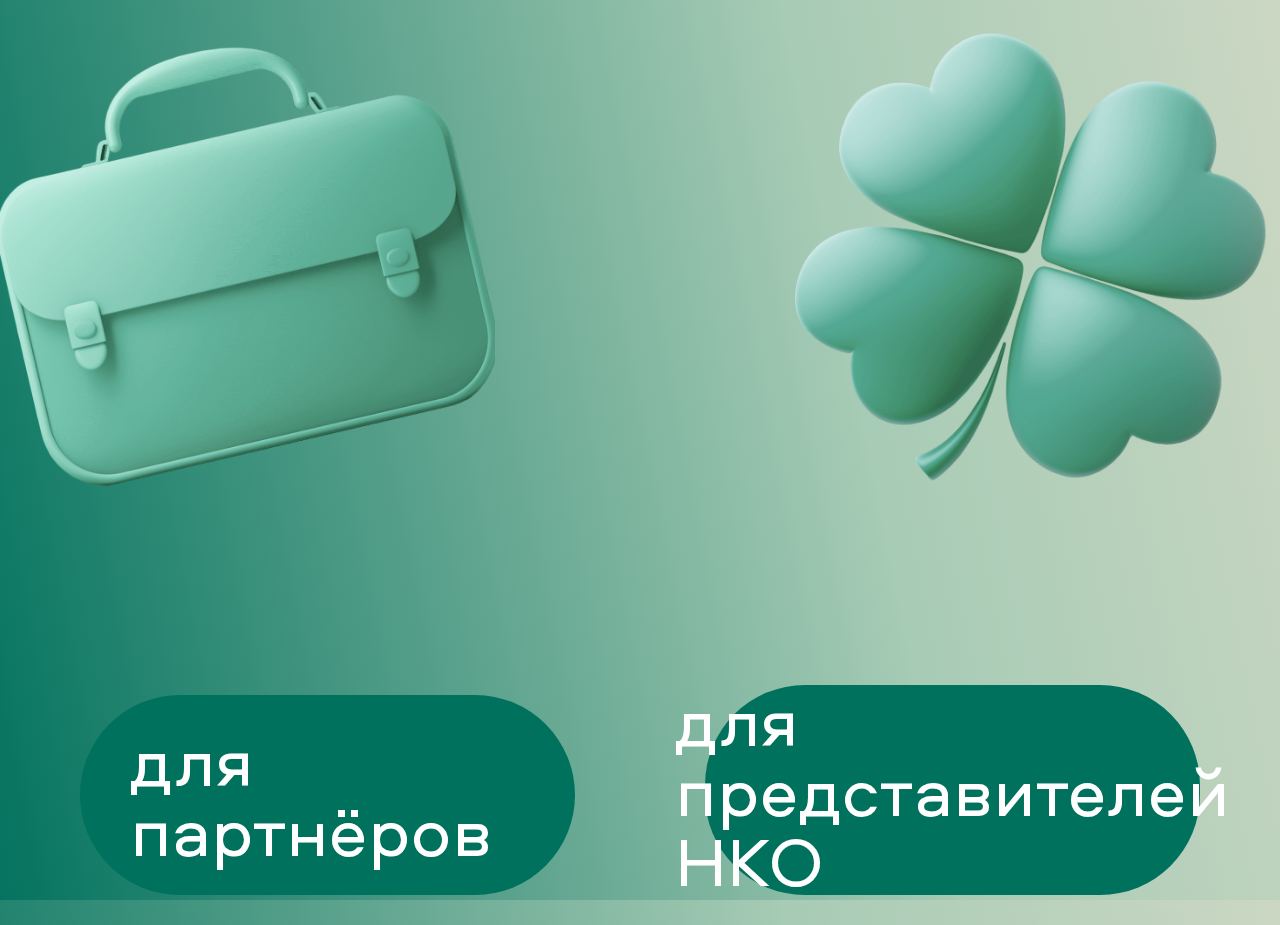
==== index.html @ 8b3a0057 "initial commit" ====
<!doctype html>
<html lang="ru">

<head>
    <meta charset="UTF-8">
    <meta name="viewport" content="width=device-width, user-scalable=no, initial-scale=1.0, maximum-scale=1.0, minimum-scale=1.0">
    <meta http-equiv="X-UA-Compatible" content="ie=edge">

    <link rel="stylesheet" href="assets/css/style.css?_v=20241014052125">
    <link rel="stylesheet" href="https://cdn.jsdelivr.net/npm/swiper@10/swiper-bundle.min.css?_v=20241014052125">
    <title>Главная</title>
</head>

<body>

    <div class="wrapper">
        <div class="for block">
            <div class="for__container container">
                <div class="for__block">
                    <div class="for__image">
                        <img src="assets/images/backpack.png" alt="">
                    </div>
                    <a href="./partners.html" class="for__button button">для партнёров</a>
                </div>
                <div class="for__block">
                    <div class="for__image">
                        <img src="assets/images/leaf.png" alt="">
                    </div>
                    <a href="./nko.html" class="for__button button">для представителей НКО</a>
                </div>
            </div>

        </div>
    </div>


    <script src="assets/js/app.js?_v=20241014052125"></script>
</body>

</html>
---- assets/css/style.css ----
@font-face {
  font-family: "Aeroport";
  src: url("../fonts/Aeroport.eot");
  src: url("../fonts/Aeroport.eot?#iefix") format("embedded-opentype"), url("../fonts/Aeroport.woff2") format("woff2"), url("../fonts/Aeroport.woff") format("woff"), url("../fonts/Aeroport.ttf") format("truetype"), url("../fonts/Aeroport.svg#Aeroport") format("svg");
  font-weight: normal;
  font-style: normal;
  font-display: swap;
}

* {
  padding: 0;
  margin: 0;
  border: 0;
}

*,
*:before,
*:after {
  -webkit-box-sizing: border-box;
  box-sizing: border-box;
}

:focus,
:active {
  outline: none;
}

a:focus,
a:active {
  outline: none;
}

nav,
footer,
header,
aside {
  display: block;
}

html,
body {
  height: 100%;
  width: 100%;
  font-size: 100%;
  line-height: 1;
  font-size: 14px;
  -ms-text-size-adjust: 100%;
  -moz-text-size-adjust: 100%;
  -webkit-text-size-adjust: 100%;
}

input,
button,
textarea {
  font-family: inherit;
}

input::-ms-clear {
  display: none;
}

button {
  cursor: pointer;
  background: none;
}

button::-moz-focus-inner {
  padding: 0;
  border: 0;
}

a,
a:visited {
  text-decoration: none;
}

a:hover {
  text-decoration: none;
}

ul li {
  list-style: none;
}

img {
  vertical-align: top;
}

h1,
h2,
h3,
h4,
h5,
h6 {
  font-size: inherit;
  font-weight: 400;
}

a {
  color: inherit;
}

* {
  min-width: 0;
}

body {
  font-family: "Aeroport", sans-serif;
  color: #fff;
  background: linear-gradient(258.67deg, #F3E4D2 -37.84%, #A7CBB5 34.23%, #00715D 101.45%);
}

html {
  overflow-x: hidden;
}

img {
  pointer-events: none;
}

.wrapper {
  display: -webkit-box;
  display: -ms-flexbox;
  display: flex;
  -webkit-box-orient: vertical;
  -webkit-box-direction: normal;
  -ms-flex-direction: column;
  flex-direction: column;
  min-height: 100%;
  position: relative;
}

.page,
.header,
.footer {
  position: relative;
  z-index: 2;
}

.container {
  margin: 0 auto;
  max-width: 3320px;
  padding: 0 15px;
  width: 100%;
}

.button {
  -webkit-transition: all 0.3s ease 0s;
  transition: all 0.3s ease 0s;
  display: -webkit-inline-box;
  display: -ms-inline-flexbox;
  display: inline-flex;
  -webkit-box-pack: center;
  -ms-flex-pack: center;
  justify-content: center;
  -webkit-box-align: center;
  -ms-flex-align: center;
  align-items: center;
  background: #00715D;
  border-radius: 100px;
  min-height: 200px;
  padding: 0 50px;
  color: #fff;
  font-size: 70px;
}

.block {
  padding: 30px 0;
  min-height: 100vh;
  display: -webkit-box;
  display: -ms-flexbox;
  display: flex;
  -webkit-box-pack: center;
  -ms-flex-pack: center;
  justify-content: center;
  -webkit-box-align: center;
  -ms-flex-align: center;
  align-items: center;
  -webkit-box-orient: vertical;
  -webkit-box-direction: normal;
  -ms-flex-direction: column;
  flex-direction: column;
}

.text {
  font-size: 70px;
}

.for__image {
  display: -webkit-box;
  display: -ms-flexbox;
  display: flex;
  -webkit-box-pack: center;
  -ms-flex-pack: center;
  justify-content: center;
  -webkit-box-align: center;
  -ms-flex-align: center;
  align-items: center;
  margin-bottom: 200px;
  -webkit-box-flex: 1;
  -ms-flex: 1 1 auto;
  flex: 1 1 auto;
}

.for__image img {
  width: 100%;
  height: 100%;
  -o-object-fit: cover;
  object-fit: cover;
}

.for__block {
  -webkit-box-flex: 0;
  -ms-flex: 0 1 50%;
  flex: 0 1 50%;
  padding: 0 65px;
  display: -webkit-box;
  display: -ms-flexbox;
  display: flex;
  -webkit-box-orient: vertical;
  -webkit-box-direction: normal;
  -ms-flex-direction: column;
  flex-direction: column;
}

.for__block:nth-child(1) img {
  position: relative;
  left: -80px;
  max-width: 1203px;
  max-height: 1066px;
}

.for__block:nth-child(2) img {
  position: relative;
  right: -80px;
  max-width: 1082px;
  max-height: 994px;
}

.for__button {
  width: 100%;
}

.for__container {
  display: -webkit-box;
  display: -ms-flexbox;
  display: flex;
  max-width: 2580px;
  margin: 0 -65px;
}

.single {
  -webkit-box-pack: start;
  -ms-flex-pack: start;
  justify-content: flex-start;
  padding-top: 370px !important;
}

.single__container {
  display: -webkit-box;
  display: -ms-flexbox;
  display: flex;
  -webkit-box-pack: justify;
  -ms-flex-pack: justify;
  justify-content: space-between;
}

.single__text {
  max-width: 1235px;
}

.single__text_l {
  max-width: 1593px;
}

.single__button {
  min-width: 1211px;
}

.single__image {
  position: absolute;
  bottom: 0;
  left: 0;
}

.single__image_b {
  bottom: 100px;
}

.kind {
  -webkit-box-pack: start;
  -ms-flex-pack: start;
  justify-content: flex-start;
  padding-top: 110px;
}

.kind__container {
  display: -webkit-box;
  display: -ms-flexbox;
  display: flex;
  -webkit-box-orient: vertical;
  -webkit-box-direction: normal;
  -ms-flex-direction: column;
  flex-direction: column;
  min-height: 100vh;
}

.kind__container .header {
  -webkit-box-flex: 0;
  -ms-flex: 0 0 auto;
  flex: 0 0 auto;
}

.kind__body {
  -webkit-box-flex: 1;
  -ms-flex: 1 1 auto;
  flex: 1 1 auto;
  display: -webkit-box;
  display: -ms-flexbox;
  display: flex;
  -webkit-box-pack: justify;
  -ms-flex-pack: justify;
  justify-content: space-between;
  -webkit-box-align: center;
  -ms-flex-align: center;
  align-items: center;
}

.kind__text {
  margin-right: 50px;
}

.kind__image {
  max-width: 1440px;
  height: auto;
}

.header__logo img {
  max-width: 767px;
  height: auto;
}

@media (any-hover: hover) {
  .button:hover {
    background: #035949;
  }
}
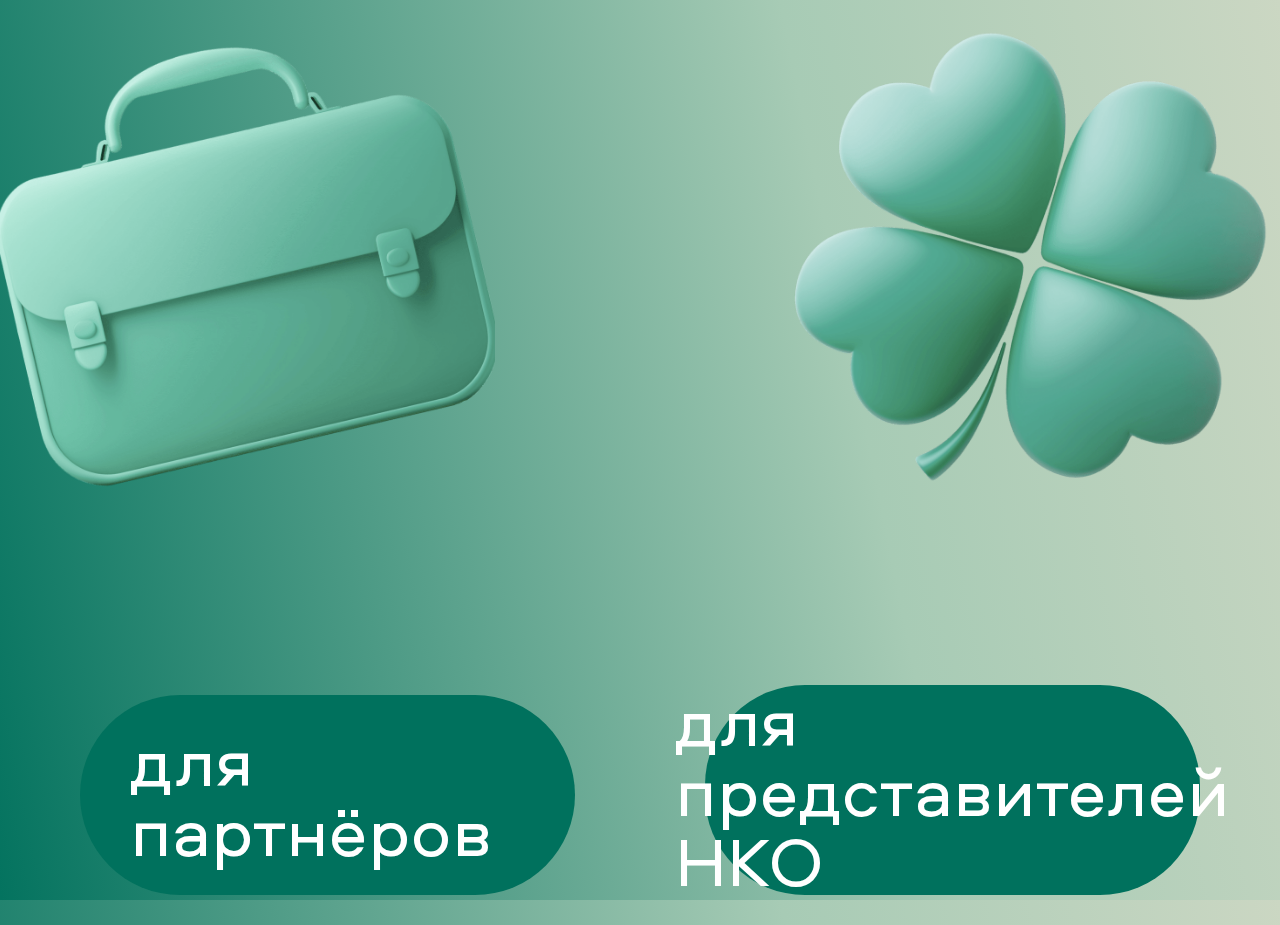
==== commit 312bc274: "update images" ====
--- a/index.html
+++ b/index.html
@@ -6,8 +6,8 @@
     <meta name="viewport" content="width=device-width, user-scalable=no, initial-scale=1.0, maximum-scale=1.0, minimum-scale=1.0">
     <meta http-equiv="X-UA-Compatible" content="ie=edge">
 
-    <link rel="stylesheet" href="assets/css/style.css?_v=20241014052125">
-    <link rel="stylesheet" href="https://cdn.jsdelivr.net/npm/swiper@10/swiper-bundle.min.css?_v=20241014052125">
+    <link rel="stylesheet" href="assets/css/style.css?_v=20241014053743">
+    <link rel="stylesheet" href="https://cdn.jsdelivr.net/npm/swiper@10/swiper-bundle.min.css?_v=20241014053743">
     <title>Главная</title>
 </head>
 
@@ -34,7 +34,7 @@
     </div>
 
 
-    <script src="assets/js/app.js?_v=20241014052125"></script>
+    <script src="assets/js/app.js?_v=20241014053743"></script>
 </body>
 
 </html>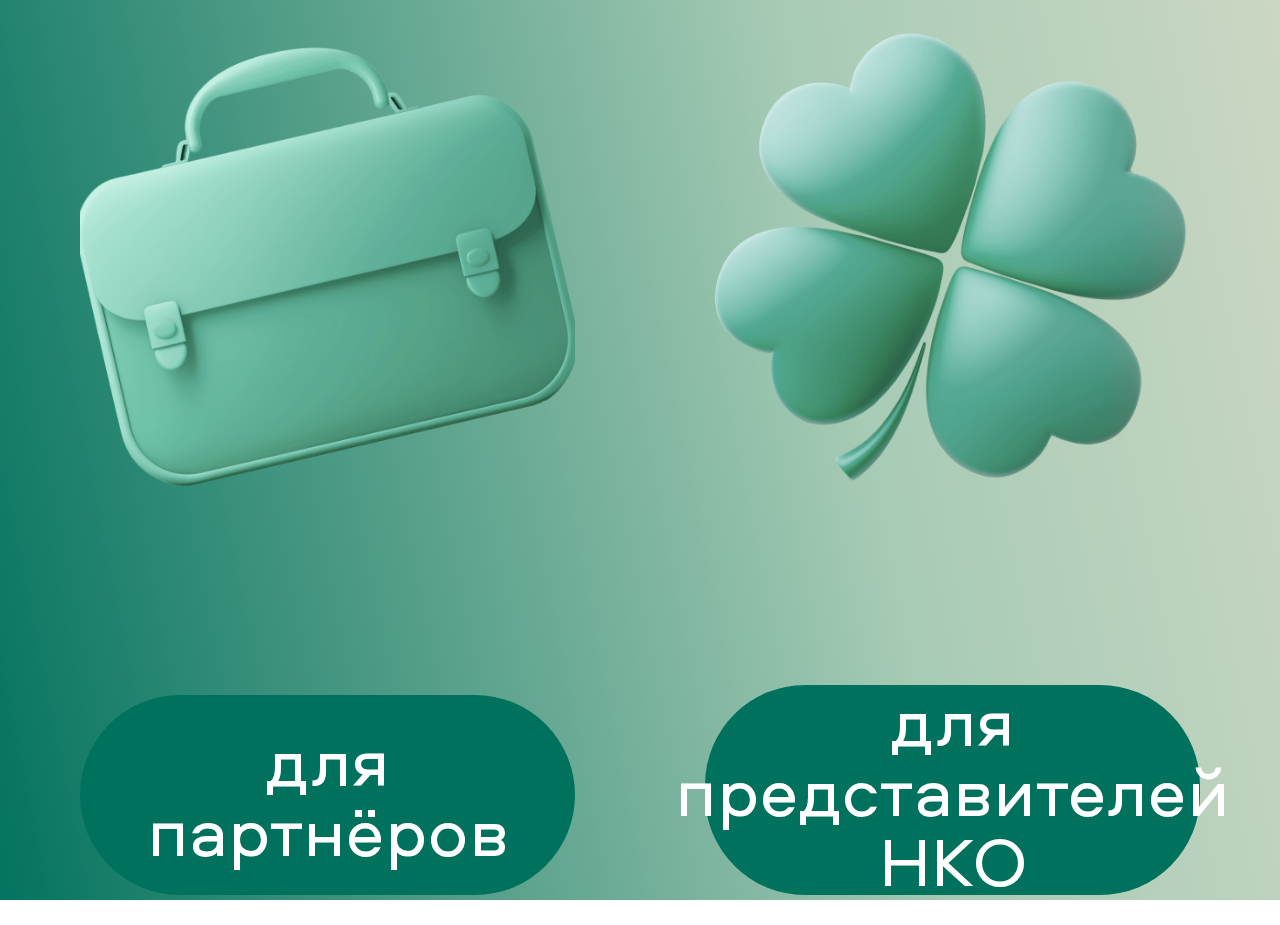
==== commit 8e745e55: "update" ====
--- a/index.html
+++ b/index.html
@@ -3,11 +3,11 @@
 
 <head>
     <meta charset="UTF-8">
-    <meta name="viewport" content="width=device-width, user-scalable=no, initial-scale=1.0, maximum-scale=1.0, minimum-scale=1.0">
+    <meta name="viewport" content="width=device-width, initial-scale=1">
     <meta http-equiv="X-UA-Compatible" content="ie=edge">
 
-    <link rel="stylesheet" href="assets/css/style.css?_v=20241014053743">
-    <link rel="stylesheet" href="https://cdn.jsdelivr.net/npm/swiper@10/swiper-bundle.min.css?_v=20241014053743">
+    <link rel="stylesheet" href="assets/css/style.css?_v=20241016121316">
+
     <title>Главная</title>
 </head>
 
@@ -34,7 +34,7 @@
     </div>
 
 
-    <script src="assets/js/app.js?_v=20241014053743"></script>
+    <script src="assets/js/app.js?_v=20241016121316"></script>
 </body>
 
 </html>--- a/assets/css/style.css
+++ b/assets/css/style.css
@@ -5,6 +5,30 @@
   font-weight: normal;
   font-style: normal;
   font-display: swap;
+}
+
+@font-face {
+  font-family: "Montserrat";
+  src: url("../fonts/Montserrat-SemiBold.eot");
+  src: url("../fonts/Montserrat-SemiBold.eot?#iefix") format("embedded-opentype"), url("../fonts/Montserrat-SemiBold.woff2") format("woff2"), url("../fonts/Montserrat-SemiBold.woff") format("woff"), url("../fonts/Montserrat-SemiBold.ttf") format("truetype"), url("../fonts/Montserrat-SemiBold.svg#Montserrat-SemiBold") format("svg");
+  font-weight: 600;
+  font-style: normal;
+  font-display: swap;
+}
+
+@font-face {
+  font-family: "Montserrat";
+  src: url("../fonts/Montserrat-Bold.eot");
+  src: url("../fonts/Montserrat-Bold.eot?#iefix") format("embedded-opentype"), url("../fonts/Montserrat-Bold.woff2") format("woff2"), url("../fonts/Montserrat-Bold.woff") format("woff"), url("../fonts/Montserrat-Bold.ttf") format("truetype"), url("../fonts/Montserrat-Bold.svg#Montserrat-Bold") format("svg");
+  font-weight: bold;
+  font-style: normal;
+  font-display: swap;
+}
+
+html,
+body {
+  width: 100%;
+  overflow-x: hidden;
 }
 
 * {
@@ -157,11 +181,19 @@
   -ms-flex-align: center;
   align-items: center;
   background: #00715D;
+  text-align: center;
   border-radius: 100px;
   min-height: 200px;
   padding: 0 50px;
   color: #fff;
   font-size: 70px;
+}
+
+.button_pink {
+  background: #FD6D9B;
+  min-height: 178px;
+  font-size: 84px;
+  padding: 0 115px;
 }
 
 .block {
@@ -186,6 +218,18 @@
   font-size: 70px;
 }
 
+.text_big {
+  font-size: 80px;
+  color: #2D3748;
+  font-family: "Montserrat", sans-serif;
+  line-height: 121.25%;
+  font-weight: 600;
+}
+
+.text_big span {
+  color: #FD6D9B;
+}
+
 .for__image {
   display: -webkit-box;
   display: -ms-flexbox;
@@ -225,14 +269,12 @@
 
 .for__block:nth-child(1) img {
   position: relative;
-  left: -80px;
   max-width: 1203px;
   max-height: 1066px;
 }
 
 .for__block:nth-child(2) img {
   position: relative;
-  right: -80px;
   max-width: 1082px;
   max-height: 994px;
 }
@@ -247,6 +289,57 @@
   display: flex;
   max-width: 2580px;
   margin: 0 -65px;
+}
+
+.for_kind {
+  -webkit-box-pack: start;
+  -ms-flex-pack: start;
+  justify-content: flex-start;
+  padding: 0 !important;
+}
+
+.for_kind .for__block:nth-child(1) img {
+  max-width: 683px;
+  max-height: 1006px;
+}
+
+.for_kind .for__block:nth-child(2) img {
+  max-width: 952px;
+  max-height: 823px;
+}
+
+.for_kind .for__body {
+  display: -webkit-box;
+  display: -ms-flexbox;
+  display: flex;
+  -webkit-box-flex: 1;
+  -ms-flex: 1 1 auto;
+  flex: 1 1 auto;
+  -webkit-box-align: center;
+  -ms-flex-align: center;
+  align-items: center;
+  margin: 0 -100px;
+}
+
+.for_kind .for__block {
+  min-height: 1500px;
+  padding: 0 100px;
+}
+
+.for_kind .for__container {
+  min-height: 100vh;
+  -webkit-box-orient: vertical;
+  -webkit-box-direction: normal;
+  -ms-flex-direction: column;
+  flex-direction: column;
+  padding: 50px 15px !important;
+  margin: 0 !important;
+}
+
+.for_kind .for__button {
+  background: #FD6D9B;
+  min-height: 178px;
+  font-size: 84px;
 }
 
 .single {
@@ -260,6 +353,9 @@
   display: -webkit-box;
   display: -ms-flexbox;
   display: flex;
+  -webkit-box-align: start;
+  -ms-flex-align: start;
+  align-items: flex-start;
   -webkit-box-pack: justify;
   -ms-flex-pack: justify;
   justify-content: space-between;
@@ -283,8 +379,19 @@
   left: 0;
 }
 
+.single__image img {
+  width: 2678px;
+}
+
 .single__image_b {
   bottom: 100px;
+  width: 100%;
+}
+
+.single__image_b img {
+  width: 100%;
+  height: auto;
+  width: 3840px;
 }
 
 .kind {
@@ -294,6 +401,37 @@
   padding-top: 110px;
 }
 
+.kind__button {
+  margin-top: 115px;
+}
+
+.kind_kind {
+  padding: 0 !important;
+}
+
+.kind_kind .kind__container {
+  position: relative;
+  padding-top: 110px;
+}
+
+.kind_kind .kind__container_static {
+  position: static;
+}
+
+.kind_kind .kind__image_abs img {
+  position: absolute;
+  bottom: 0;
+  right: 15px;
+  width: 1486px;
+}
+
+.kind_kind .kind__image_t img {
+  bottom: auto;
+  top: 0;
+  right: 0;
+  width: 1498px;
+}
+
 .kind__container {
   display: -webkit-box;
   display: -ms-flexbox;
@@ -309,6 +447,14 @@
   -webkit-box-flex: 0;
   -ms-flex: 0 0 auto;
   flex: 0 0 auto;
+}
+
+.kind__title {
+  color: #2D3748;
+  font-family: "Montserrat", sans-serif;
+  margin-bottom: 100px;
+  font-size: 115px;
+  font-weight: 700;
 }
 
 .kind__body {
@@ -328,6 +474,8 @@
 
 .kind__text {
   margin-right: 50px;
+  position: relative;
+  z-index: 4;
 }
 
 .kind__image {
@@ -335,13 +483,59 @@
   height: auto;
 }
 
+.kind__image img {
+  width: 100%;
+  height: auto;
+}
+
 .header__logo img {
+  width: 100%;
   max-width: 767px;
   height: auto;
+}
+
+.header__logo_big img {
+  max-width: 2050px;
+}
+
+@media (min-width: 3000.98px) {
+  .for__block:nth-child(1) img {
+    left: -80px;
+  }
+
+  .for__block:nth-child(2) img {
+    right: -80px;
+  }
+}
+
+@media (max-width: 3300px) {
+  .single__image img {
+    width: calc(300px + 2378 * (100vw - 320px) / 2980);
+  }
+
+  .single__image_b img {
+    width: calc(300px + 3540 * (100vw - 320px) / 2980);
+  }
+
+  .kind_kind .kind__image_abs img {
+    width: calc(1px + 1485 * (100vw - 320px) / 2980);
+  }
+
+  .kind_kind .kind__image_t img {
+    width: calc(1px + 1497 * (100vw - 320px) / 2980);
+  }
 }
 
 @media (any-hover: hover) {
   .button:hover {
     background: #035949;
   }
+
+  .button_pink:hover {
+    background: #b93664;
+  }
+
+  .for_kind .for__button:hover {
+    background: #b93664;
+  }
 }